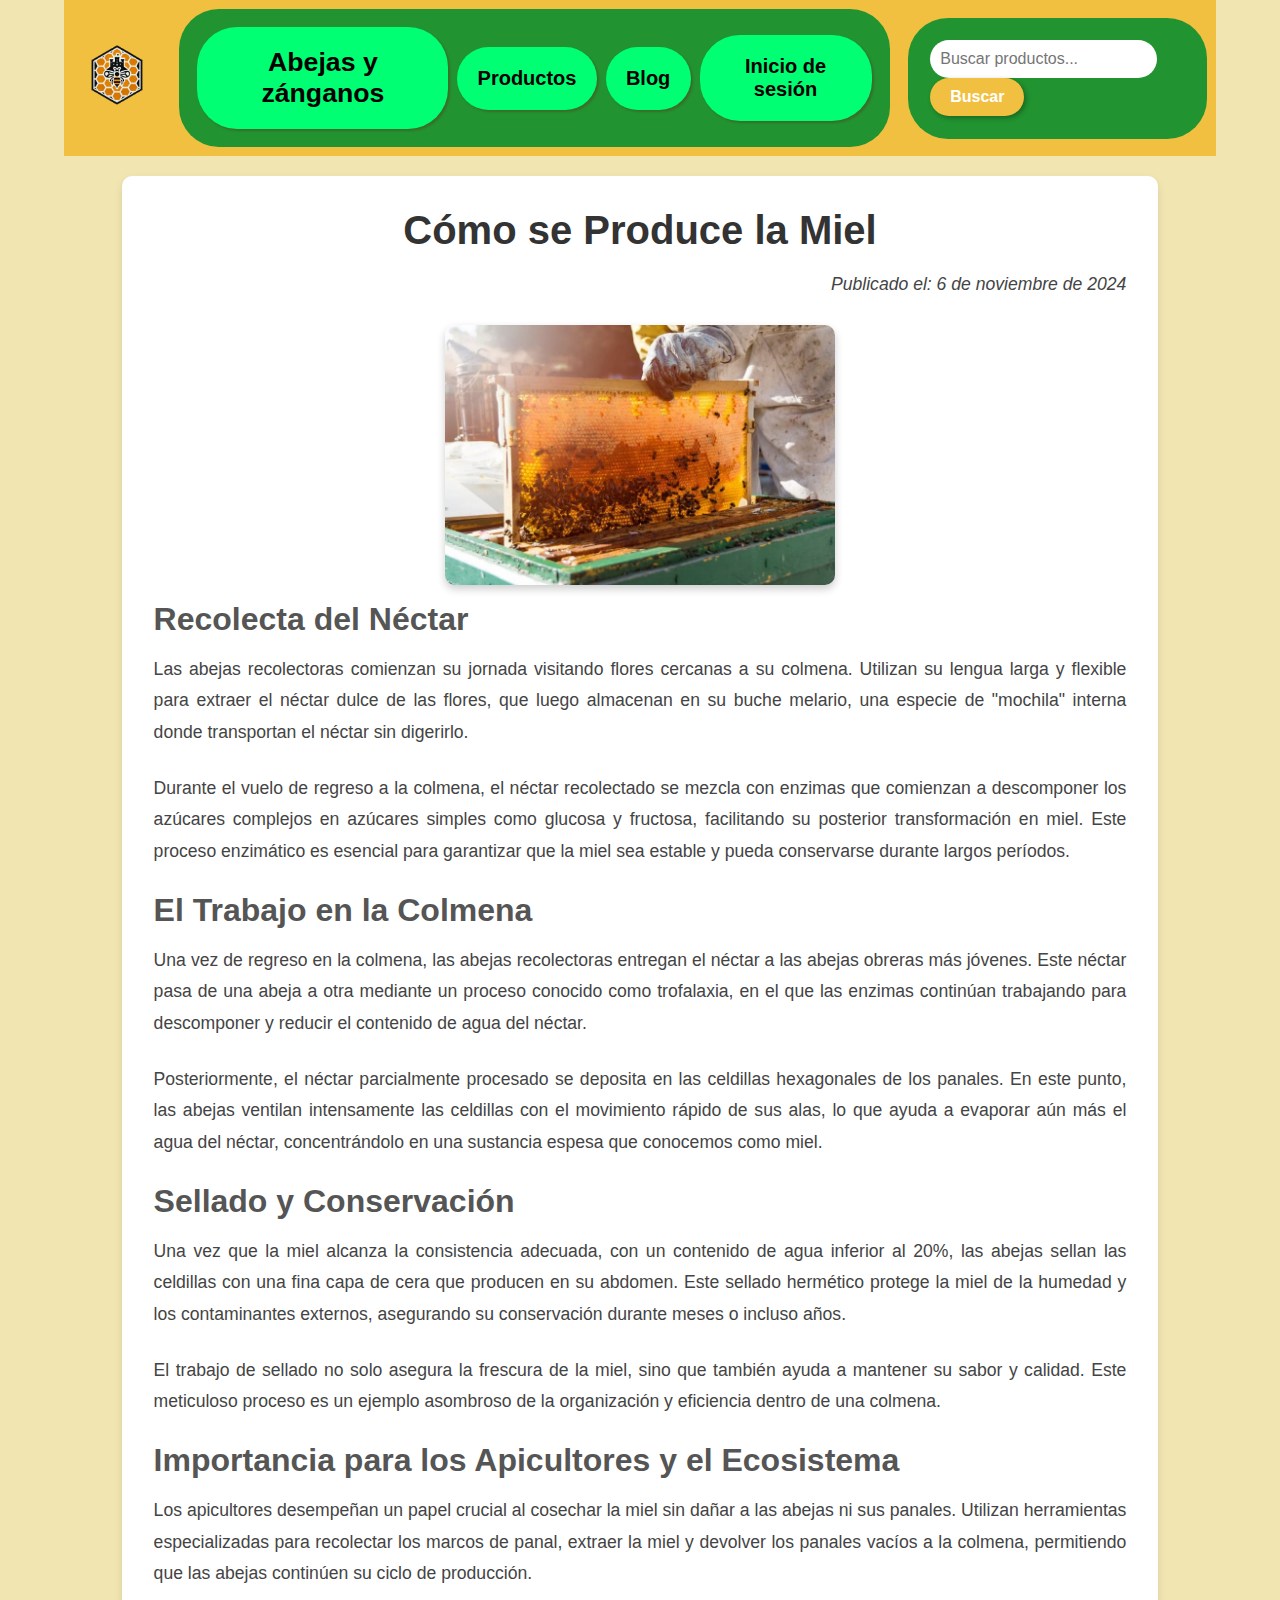
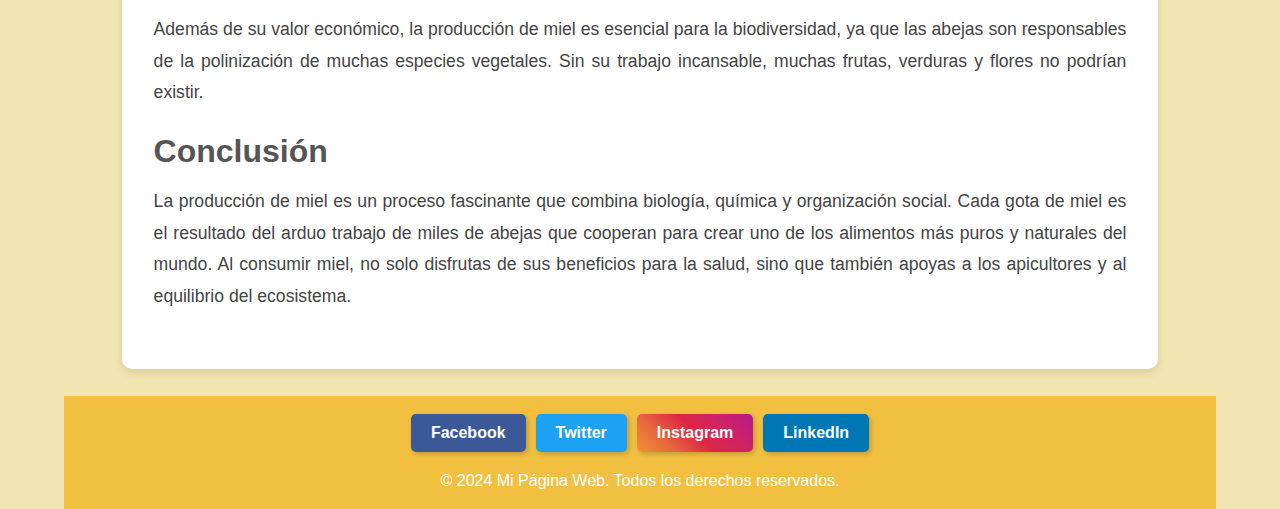
==== html/post_1.html @ 8e52e0a6 "ruta" ====
<!DOCTYPE html>
<html lang="es">

<head>
    <meta charset="UTF-8">
    <meta name="viewport" content="width=device-width, initial-scale=1.0">
    <title>Beneficios de la Miel para la Salud</title>
    <link rel="stylesheet" href="/css/post_1.css">
</head>

<body>

    <div class="contenedor">
        <!-- Encabezado -->
        <header>
            <p id="logo"><img src="/img/logoAZ.png" alt="Logo"></p>
            <div class="headerText">
                <button onclick="window.location.href='/html/index_abejas.html';">
                    <h1>Abejas y zánganos</h1>
                </button>
                <button onclick="window.location.href='/html/zanganosAbejas_1.html';">
                    <h2>Productos</h2>
                </button>
                <button onclick="window.location.href='/html/zanganosAbejas_2.html';">
                    <h2>Blog</h2>
                </button>
                <button onclick="window.location.href='/html/zanganosAbejas_3.html';">
                    <h2>Inicio de sesión</h2>
                </button>
            </div>
            <div class="search">
                <form id="searchForm">
                    <input type="text" id="searchInput" placeholder="Buscar productos..." />
                    <button type="submit">Buscar</button>
                </form>
            </div>
        </header>

        <!-- Contenido del Post -->
        <main class="post-content">
            <h1>Cómo se Produce la Miel</h1>
            <p class="post-date">Publicado el: 6 de noviembre de 2024</p>
            <img src="/img/produccion_miel.jpg" alt="Producción de miel" class="post-image">

            <h2>Recolecta del Néctar</h2>
            <p>
                Las abejas recolectoras comienzan su jornada visitando flores cercanas a su colmena. Utilizan su lengua
                larga y flexible para
                extraer el néctar dulce de las flores, que luego almacenan en su buche melario, una especie de "mochila"
                interna donde
                transportan el néctar sin digerirlo.
            </p>
            <p>
                Durante el vuelo de regreso a la colmena, el néctar recolectado se mezcla con enzimas que comienzan a
                descomponer los azúcares
                complejos en azúcares simples como glucosa y fructosa, facilitando su posterior transformación en miel.
                Este proceso enzimático
                es esencial para garantizar que la miel sea estable y pueda conservarse durante largos períodos.
            </p>

            <h2>El Trabajo en la Colmena</h2>
            <p>
                Una vez de regreso en la colmena, las abejas recolectoras entregan el néctar a las abejas obreras más
                jóvenes. Este néctar pasa
                de una abeja a otra mediante un proceso conocido como trofalaxia, en el que las enzimas continúan
                trabajando para descomponer
                y reducir el contenido de agua del néctar.
            </p>
            <p>
                Posteriormente, el néctar parcialmente procesado se deposita en las celdillas hexagonales de los
                panales. En este punto, las
                abejas ventilan intensamente las celdillas con el movimiento rápido de sus alas, lo que ayuda a evaporar
                aún más el agua del
                néctar, concentrándolo en una sustancia espesa que conocemos como miel.
            </p>

            <h2>Sellado y Conservación</h2>
            <p>
                Una vez que la miel alcanza la consistencia adecuada, con un contenido de agua inferior al 20%, las
                abejas sellan las celdillas
                con una fina capa de cera que producen en su abdomen. Este sellado hermético protege la miel de la
                humedad y los contaminantes
                externos, asegurando su conservación durante meses o incluso años.
            </p>
            <p>
                El trabajo de sellado no solo asegura la frescura de la miel, sino que también ayuda a mantener su sabor
                y calidad. Este
                meticuloso proceso es un ejemplo asombroso de la organización y eficiencia dentro de una colmena.
            </p>

            <h2>Importancia para los Apicultores y el Ecosistema</h2>
            <p>
                Los apicultores desempeñan un papel crucial al cosechar la miel sin dañar a las abejas ni sus panales.
                Utilizan herramientas
                especializadas para recolectar los marcos de panal, extraer la miel y devolver los panales vacíos a la
                colmena, permitiendo que
                las abejas continúen su ciclo de producción.
            </p>
            <p>
                Además de su valor económico, la producción de miel es esencial para la biodiversidad, ya que las abejas
                son responsables de la
                polinización de muchas especies vegetales. Sin su trabajo incansable, muchas frutas, verduras y flores
                no podrían existir.
            </p>

            <h2>Conclusión</h2>
            <p>
                La producción de miel es un proceso fascinante que combina biología, química y organización social. Cada
                gota de miel es el
                resultado del arduo trabajo de miles de abejas que cooperan para crear uno de los alimentos más puros y
                naturales del mundo.
                Al consumir miel, no solo disfrutas de sus beneficios para la salud, sino que también apoyas a los
                apicultores y al equilibrio
                del ecosistema.
            </p>
        </main>


        <!-- Pie de página -->
        <footer>
            <div class="social-buttons">
                <button class="social-button facebook">Facebook</button>
                <button class="social-button twitter">Twitter</button>
                <button class="social-button instagram">Instagram</button>
                <button class="social-button linkedin">LinkedIn</button>
            </div>
            <p>© 2024 Mi Página Web. Todos los derechos reservados.</p>
        </footer>
    </div>
</body>

</html>
---- css/post_1.css ----
/* Reset básico para todos los elementos */
* {
    box-sizing: border-box;
    margin: 0;
    padding: 0;
}

/* Estilos generales del cuerpo */
body {
    font-family: Arial, sans-serif;
    background-color: #f1e5b2; /* Fondo beige claro */
}

/* Logo */
#logo img {
    width: 100%; /* Imagen del logo ocupa el 100% de su contenedor */
}

#logo {
    text-align: left;
    width: 10%;
    height: 10%;
}

/* Contenedor principal */
.contenedor {
    width: 90%;
    margin: auto;
    max-width: 1200vh;
}

/* Encabezado */
header {
    background-color: #f2c041; /* Amarillo para el encabezado */
    color: white;
    display: flex;
    justify-content: space-around;
    align-items: center;
    padding: 1vh;
    gap: 2vh;
}

/* Botones del encabezado */
.headerText {
    background-color: #219330; /* Verde */
    display: flex;
    align-items: center;
    padding: 2vh;
    border-radius: 40px;
    justify-content: space-around;
    gap: 1vh;
    width: 100vh;
}

.headerText button {
    background-color: rgb(0, 255, 115); 
    padding: 3%;
    border-radius: 40px;
    border: none;
    box-shadow: 2px 2px 2px rgba(117, 26, 26, 0.3); 
}

.headerText button:hover {
    background-color: rgb(6, 128, 61); /* Verde oscuro */
}

/* Barra de búsqueda */
.search {
    background-color: #219330;
    display: flex;
    align-items: center;
    padding: 2%;
    border-radius: 40px;
    gap: 10px;
}

.search input {
    flex: 1; /* Toma todo el espacio disponible */
    padding: 10px;
    border: none;
    border-radius: 20px;
    font-size: 1rem;
}

.search button {
    background-color: #f2c041;
    border: none;
    padding: 10px 20px;
    border-radius: 20px;
    font-size: 1rem;
    cursor: pointer;
    color: white;
    font-weight: bold;
    box-shadow: 2px 2px 5px rgba(0, 0, 0, 0.3);
}

.search button:hover {
    background-color: #e5a836; 
}



/* Reset básico para todos los elementos */
* {
    box-sizing: border-box;
    margin: 0;
    padding: 0;
}

/* Estilos generales del cuerpo */
body {
    font-family: Arial, sans-serif;
    background-color: #f1e5b2; /* Fondo beige claro */
}

/* Logo */
#logo img {
    width: 100%; /* Imagen del logo ocupa el 100% de su contenedor */
}

#logo {
    text-align: left;
    width: 10%;
    height: 10%;
}

/* Contenedor principal */
.contenedor {
    width: 90%;
    margin: auto;
    max-width: 1200vh;
}

/* Encabezado */
header {
    background-color: #f2c041; /* Amarillo para el encabezado */
    color: white;
    display: flex;
    justify-content: space-around;
    align-items: center;
    padding: 1vh;
    gap: 2vh;
}

/* Botones del encabezado */
.headerText {
    background-color: #219330; /* Verde */
    display: flex;
    align-items: center;
    padding: 2vh;
    border-radius: 40px;
    justify-content: space-around;
    gap: 1vh;
    width: 100vh;
}

.headerText button {
    background-color: rgb(0, 255, 115); 
    padding: 3%;
    border-radius: 40px;
    border: none;
    box-shadow: 2px 2px 2px rgba(117, 26, 26, 0.3); 
}

.headerText button:hover {
    background-color: rgb(6, 128, 61); /* Verde oscuro */
}

/* Barra de búsqueda */
.search {
    background-color: #219330;
    display: flex;
    align-items: center;
    padding: 2%;
    border-radius: 40px;
    gap: 10px;
}

.search input {
    flex: 1; /* Toma todo el espacio disponible */
    padding: 10px;
    border: none;
    border-radius: 20px;
    font-size: 1rem;
}

.search button {
    background-color: #f2c041;
    border: none;
    padding: 10px 20px;
    border-radius: 20px;
    font-size: 1rem;
    cursor: pointer;
    color: white;
    font-weight: bold;
    box-shadow: 2px 2px 5px rgba(0, 0, 0, 0.3);
}

.search button:hover {
    background-color: #e5a836; 
}



/* Estilo para los títulos principales */
.post-content h1 {
    font-size: 2.5rem;
    color: #333333; 
    margin-bottom: 1rem;
    text-align: center; 
}

/* Estilo para los subtítulos */
.post-content h2 {
    font-size: 2rem;
    color: #555555; 
    margin-bottom: 1rem;
}

/* Fecha de publicación */
.post-date {
    font-size: 0.9rem;
    color: #666666; 
    text-align: right;
    margin-bottom: 1rem;
    font-style: italic; 
}

/* Contenedor principal del post */
.post-content {
    background-color: #ffffff; 
    padding: 2rem;
    border-radius: 10px;
    box-shadow: 0 4px 8px rgba(0, 0, 0, 0.1); 
    margin: 20px auto;
    width: 90%; 
    text-align: justify; 
}

/* Estilo para las imágenes dentro del contenido */
.post-image {
    width: 40%;
    border-radius: 10px; 
    margin: 1rem auto; 
    display: block; 
    box-shadow: 0 4px 8px rgba(0, 0, 0, 0.2); 
}


/* Listas dentro del contenido */
.post-content ul {
    margin: 1rem 0;
    padding-left: 20px; 
    list-style-type: disc; 
}

.post-content ul li {
    margin-bottom: 0.5rem;
    color: #555555; 
    font-size: 1rem; 
}

/* Botones dentro de los posts */
.post-content button {
    background-color: #219330;
    color: white;
    border: none;
    border-radius: 5px;
    padding: 10px 20px;
    cursor: pointer;
    font-size: 1rem;
    margin-top: 1rem;
    transition: background-color 0.3s ease, transform 0.2s ease;
    display: inline-block;
    text-align: center;
}

.post-content button:hover {
    background-color: #1a7f26; 
    transform: scale(1.05);
}

/* Estilo para los párrafos */
.post-content p {
    font-size: 1.1rem;
    line-height: 1.8; 
    color: #444444;
    margin-bottom: 1.5rem; 
}

/* Estilo para las conclusiones */
.post-content h3 {
    font-size: 1.8rem;
    color: #444444; 
    margin-bottom: 1rem;
}

/* Margen adicional en el main */
main {
    margin-top: 2rem; 
    margin-bottom: 6rem; 
}

/* Estilo para el pie de página */
footer {
    background-color: #f2c041;
    color: white;
    padding: 2vh;
    display: flex;
    flex-direction: column;
    align-items: center;
    gap: 20px;
    margin-top: 3vh;
}

footer p {
    text-align: center;
    margin-bottom: 1px;
}

/* Botones de redes sociales */
.social-buttons {
    display: flex;
    gap: 10px;
    justify-content: center;
}

.social-button {
    padding: 10px 20px;
    border: none;
    border-radius: 5px;
    color: white;
    font-size: 1rem;
    font-weight: bold;
    cursor: pointer;
    box-shadow: 2px 2px 5px rgba(0, 0, 0, 0.2);
    transition: background-color 0.3s ease;
}

/* Colores específicos de redes sociales */
.facebook { background-color: #3b5998; }
.facebook:hover { background-color: #334d84; }

.twitter { background-color: #1da1f2; }
.twitter:hover { background-color: #1a91da; }

.instagram {
    background: linear-gradient(45deg, #f09433, #e6683c, #dc2743, #cc2366, #bc1888);
}

.instagram:hover {
    background: linear-gradient(45deg, #e6683c, #dc2743, #cc2366, #bc1888, #9c129b);
}

.linkedin { background-color: #0077b5; }
.linkedin:hover { background-color: #006699; }
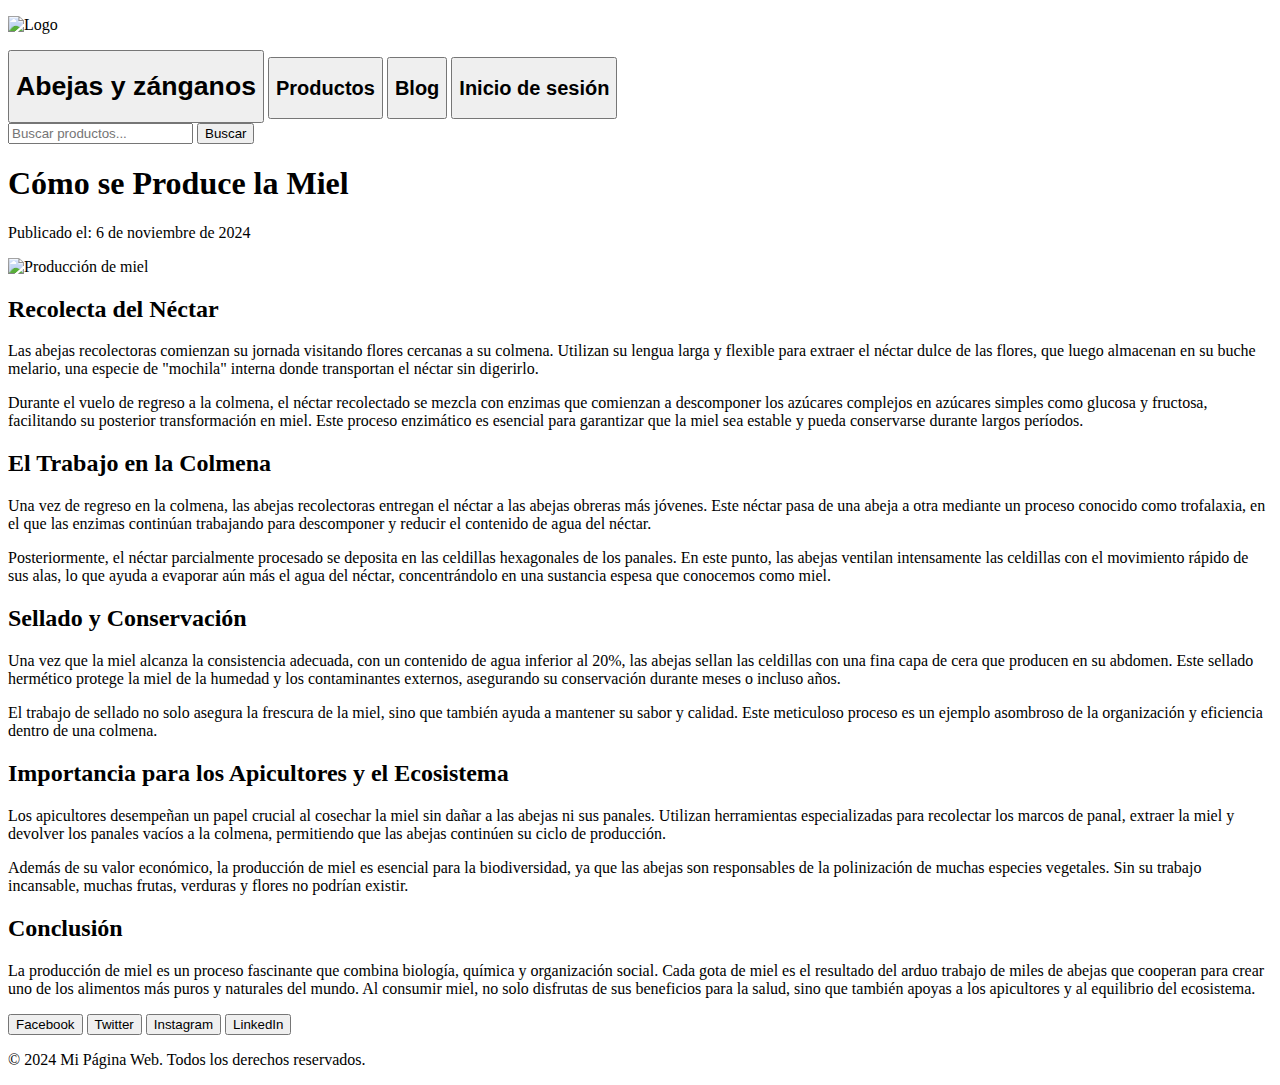
==== commit be0a3816: "rutas" ====
--- a/html/post_1.html
+++ b/html/post_1.html
@@ -5,7 +5,7 @@
     <meta charset="UTF-8">
     <meta name="viewport" content="width=device-width, initial-scale=1.0">
     <title>Beneficios de la Miel para la Salud</title>
-    <link rel="stylesheet" href="/css/post_1.css">
+    <link rel="stylesheet" href="./css/post_1.css">
 </head>
 
 <body>
@@ -13,18 +13,18 @@
     <div class="contenedor">
         <!-- Encabezado -->
         <header>
-            <p id="logo"><img src="/img/logoAZ.png" alt="Logo"></p>
+            <p id="logo"><img src="./img/logoAZ.png" alt="Logo"></p>
             <div class="headerText">
-                <button onclick="window.location.href='/html/index_abejas.html';">
+                <button onclick="window.location.href='./index.html';">
                     <h1>Abejas y zánganos</h1>
                 </button>
-                <button onclick="window.location.href='/html/zanganosAbejas_1.html';">
+                <button onclick="window.location.href='./html/zanganosAbejas_1.html';">
                     <h2>Productos</h2>
                 </button>
-                <button onclick="window.location.href='/html/zanganosAbejas_2.html';">
+                <button onclick="window.location.href='./html/zanganosAbejas_2.html';">
                     <h2>Blog</h2>
                 </button>
-                <button onclick="window.location.href='/html/zanganosAbejas_3.html';">
+                <button onclick="window.location.href='./html/zanganosAbejas_3.html';">
                     <h2>Inicio de sesión</h2>
                 </button>
             </div>
@@ -40,7 +40,7 @@
         <main class="post-content">
             <h1>Cómo se Produce la Miel</h1>
             <p class="post-date">Publicado el: 6 de noviembre de 2024</p>
-            <img src="/img/produccion_miel.jpg" alt="Producción de miel" class="post-image">
+            <img src="./img/produccion_miel.jpg" alt="Producción de miel" class="post-image">
 
             <h2>Recolecta del Néctar</h2>
             <p>
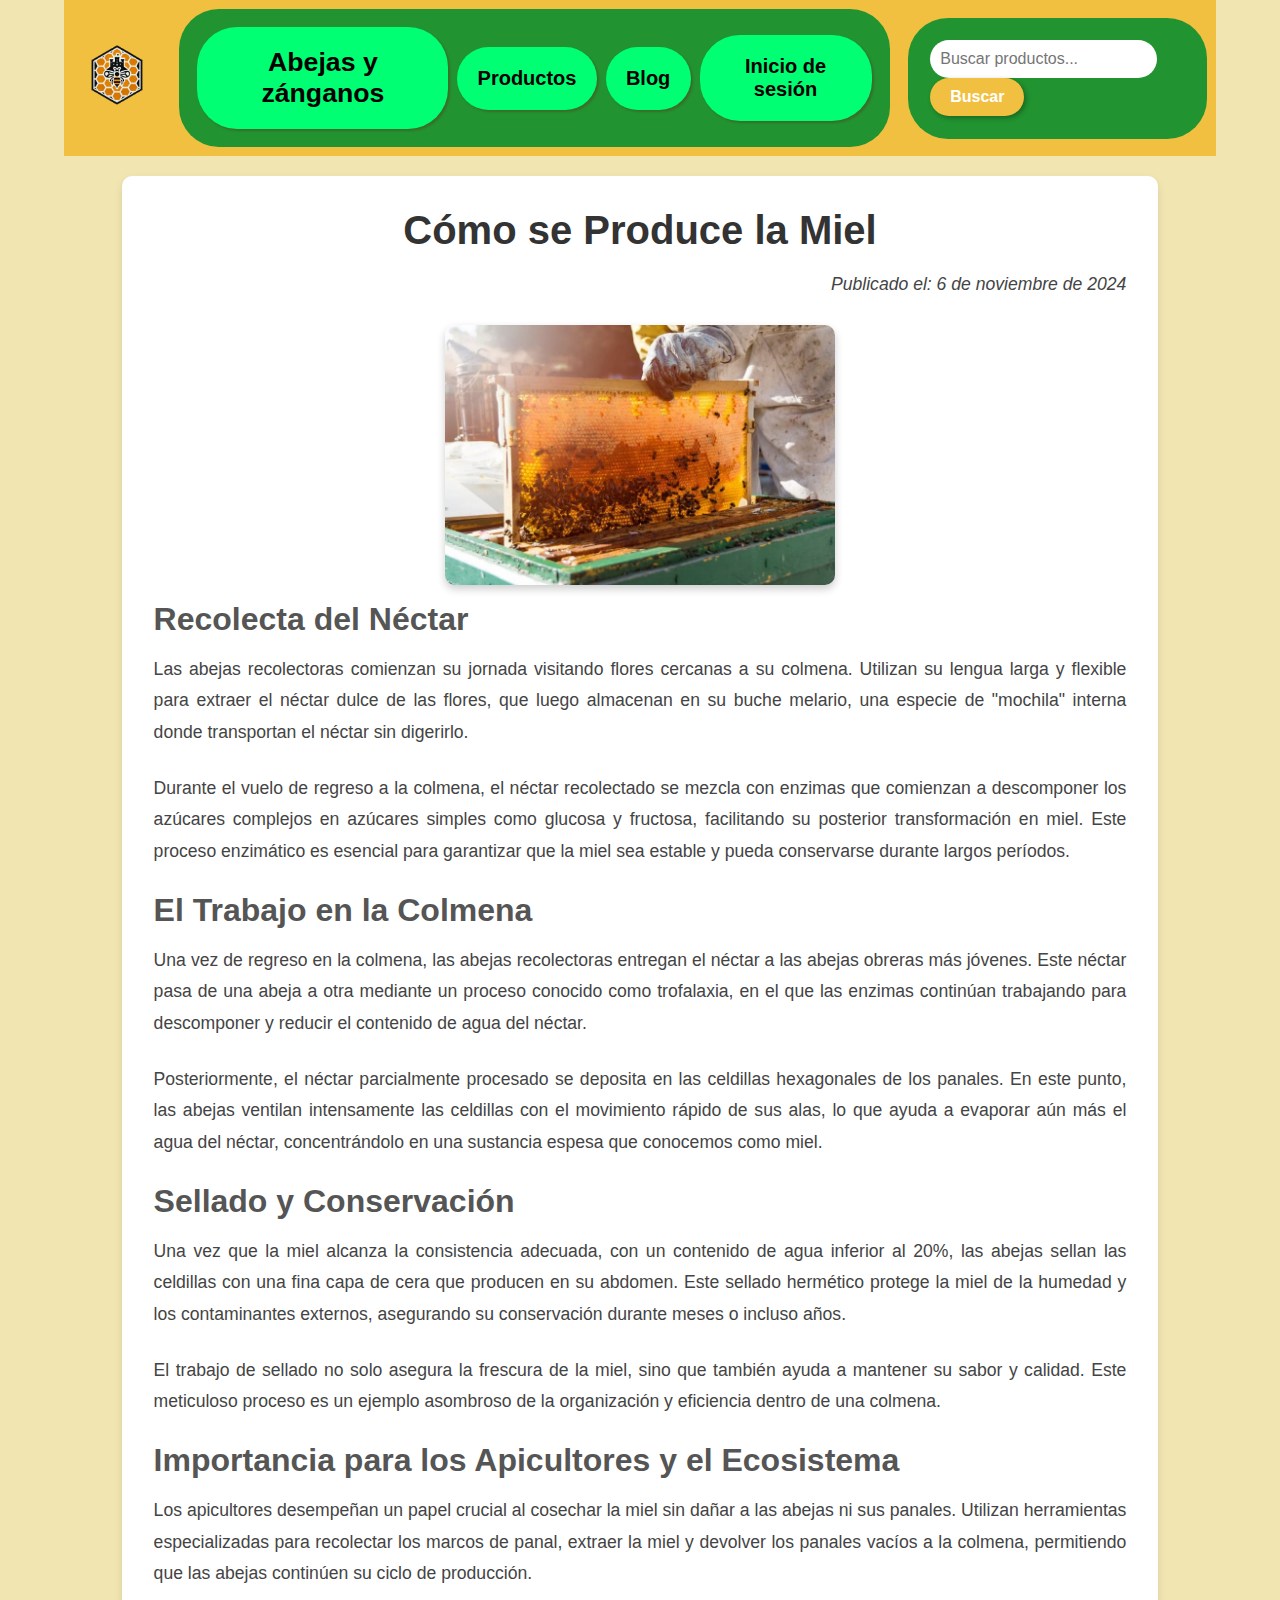
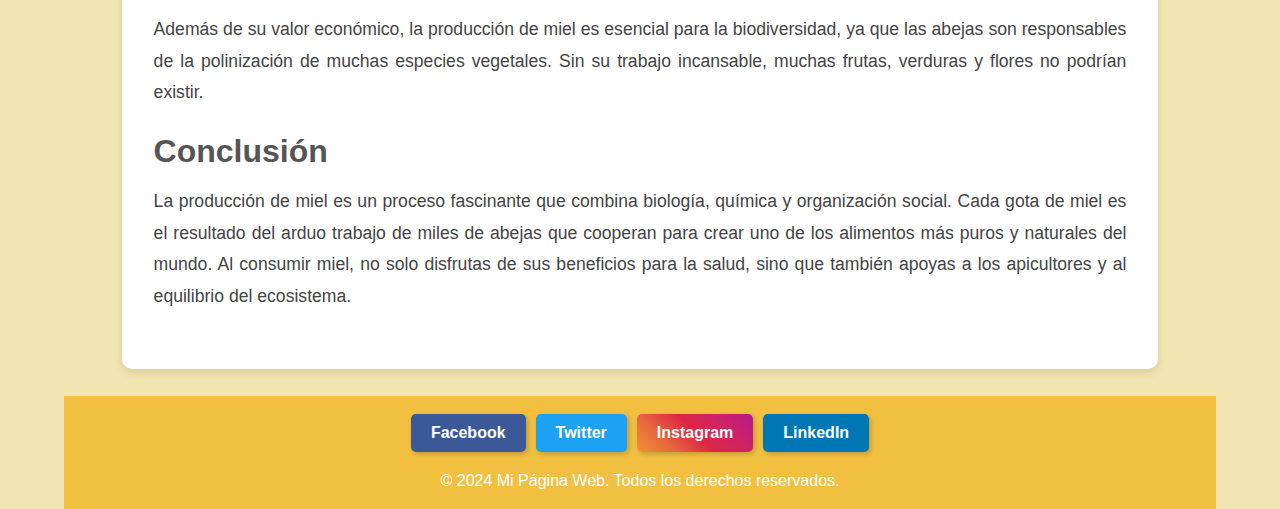
==== commit e303826b: "final" ====
--- a/html/post_1.html
+++ b/html/post_1.html
@@ -5,7 +5,7 @@
     <meta charset="UTF-8">
     <meta name="viewport" content="width=device-width, initial-scale=1.0">
     <title>Beneficios de la Miel para la Salud</title>
-    <link rel="stylesheet" href="./css/post_1.css">
+    <link rel="stylesheet" href="../css/post_1.css">
 </head>
 
 <body>
@@ -13,18 +13,18 @@
     <div class="contenedor">
         <!-- Encabezado -->
         <header>
-            <p id="logo"><img src="./img/logoAZ.png" alt="Logo"></p>
+            <p id="logo"><img src="../img/logoAZ.png" alt="Logo"></p>
             <div class="headerText">
-                <button onclick="window.location.href='./index.html';">
+                <button onclick="window.location.href='../index.html';">
                     <h1>Abejas y zánganos</h1>
                 </button>
-                <button onclick="window.location.href='./html/zanganosAbejas_1.html';">
+                <button onclick="window.location.href='../html/zanganosAbejas_1.html';">
                     <h2>Productos</h2>
                 </button>
-                <button onclick="window.location.href='./html/zanganosAbejas_2.html';">
+                <button onclick="window.location.href='../html/zanganosAbejas_2.html';">
                     <h2>Blog</h2>
                 </button>
-                <button onclick="window.location.href='./html/zanganosAbejas_3.html';">
+                <button onclick="window.location.href='../html/zanganosAbejas_3.html';">
                     <h2>Inicio de sesión</h2>
                 </button>
             </div>
@@ -40,7 +40,7 @@
         <main class="post-content">
             <h1>Cómo se Produce la Miel</h1>
             <p class="post-date">Publicado el: 6 de noviembre de 2024</p>
-            <img src="./img/produccion_miel.jpg" alt="Producción de miel" class="post-image">
+            <img src="../img/produccion_miel.jpg" alt="Producción de miel" class="post-image">
 
             <h2>Recolecta del Néctar</h2>
             <p>
--- a/css/post_1.css
+++ b/css/post_1.css
@@ -0,0 +1,356 @@
+/* Reset básico para todos los elementos */
+* {
+    box-sizing: border-box;
+    margin: 0;
+    padding: 0;
+}
+
+/* Estilos generales del cuerpo */
+body {
+    font-family: Arial, sans-serif;
+    background-color: #f1e5b2; /* Fondo beige claro */
+}
+
+/* Logo */
+#logo img {
+    width: 100%; /* Imagen del logo ocupa el 100% de su contenedor */
+}
+
+#logo {
+    text-align: left;
+    width: 10%;
+    height: 10%;
+}
+
+/* Contenedor principal */
+.contenedor {
+    width: 90%;
+    margin: auto;
+    max-width: 1200vh;
+}
+
+/* Encabezado */
+header {
+    background-color: #f2c041; /* Amarillo para el encabezado */
+    color: white;
+    display: flex;
+    justify-content: space-around;
+    align-items: center;
+    padding: 1vh;
+    gap: 2vh;
+}
+
+/* Botones del encabezado */
+.headerText {
+    background-color: #219330; /* Verde */
+    display: flex;
+    align-items: center;
+    padding: 2vh;
+    border-radius: 40px;
+    justify-content: space-around;
+    gap: 1vh;
+    width: 100vh;
+}
+
+.headerText button {
+    background-color: rgb(0, 255, 115); 
+    padding: 3%;
+    border-radius: 40px;
+    border: none;
+    box-shadow: 2px 2px 2px rgba(117, 26, 26, 0.3); 
+}
+
+.headerText button:hover {
+    background-color: rgb(6, 128, 61); /* Verde oscuro */
+}
+
+/* Barra de búsqueda */
+.search {
+    background-color: #219330;
+    display: flex;
+    align-items: center;
+    padding: 2%;
+    border-radius: 40px;
+    gap: 10px;
+}
+
+.search input {
+    flex: 1; /* Toma todo el espacio disponible */
+    padding: 10px;
+    border: none;
+    border-radius: 20px;
+    font-size: 1rem;
+}
+
+.search button {
+    background-color: #f2c041;
+    border: none;
+    padding: 10px 20px;
+    border-radius: 20px;
+    font-size: 1rem;
+    cursor: pointer;
+    color: white;
+    font-weight: bold;
+    box-shadow: 2px 2px 5px rgba(0, 0, 0, 0.3);
+}
+
+.search button:hover {
+    background-color: #e5a836; 
+}
+
+
+
+/* Reset básico para todos los elementos */
+* {
+    box-sizing: border-box;
+    margin: 0;
+    padding: 0;
+}
+
+/* Estilos generales del cuerpo */
+body {
+    font-family: Arial, sans-serif;
+    background-color: #f1e5b2; /* Fondo beige claro */
+}
+
+/* Logo */
+#logo img {
+    width: 100%; /* Imagen del logo ocupa el 100% de su contenedor */
+}
+
+#logo {
+    text-align: left;
+    width: 10%;
+    height: 10%;
+}
+
+/* Contenedor principal */
+.contenedor {
+    width: 90%;
+    margin: auto;
+    max-width: 1200vh;
+}
+
+/* Encabezado */
+header {
+    background-color: #f2c041; /* Amarillo para el encabezado */
+    color: white;
+    display: flex;
+    justify-content: space-around;
+    align-items: center;
+    padding: 1vh;
+    gap: 2vh;
+}
+
+/* Botones del encabezado */
+.headerText {
+    background-color: #219330; /* Verde */
+    display: flex;
+    align-items: center;
+    padding: 2vh;
+    border-radius: 40px;
+    justify-content: space-around;
+    gap: 1vh;
+    width: 100vh;
+}
+
+.headerText button {
+    background-color: rgb(0, 255, 115); 
+    padding: 3%;
+    border-radius: 40px;
+    border: none;
+    box-shadow: 2px 2px 2px rgba(117, 26, 26, 0.3); 
+}
+
+.headerText button:hover {
+    background-color: rgb(6, 128, 61); /* Verde oscuro */
+}
+
+/* Barra de búsqueda */
+.search {
+    background-color: #219330;
+    display: flex;
+    align-items: center;
+    padding: 2%;
+    border-radius: 40px;
+    gap: 10px;
+}
+
+.search input {
+    flex: 1; /* Toma todo el espacio disponible */
+    padding: 10px;
+    border: none;
+    border-radius: 20px;
+    font-size: 1rem;
+}
+
+.search button {
+    background-color: #f2c041;
+    border: none;
+    padding: 10px 20px;
+    border-radius: 20px;
+    font-size: 1rem;
+    cursor: pointer;
+    color: white;
+    font-weight: bold;
+    box-shadow: 2px 2px 5px rgba(0, 0, 0, 0.3);
+}
+
+.search button:hover {
+    background-color: #e5a836; 
+}
+
+
+
+/* Estilo para los títulos principales */
+.post-content h1 {
+    font-size: 2.5rem;
+    color: #333333; 
+    margin-bottom: 1rem;
+    text-align: center; 
+}
+
+/* Estilo para los subtítulos */
+.post-content h2 {
+    font-size: 2rem;
+    color: #555555; 
+    margin-bottom: 1rem;
+}
+
+/* Fecha de publicación */
+.post-date {
+    font-size: 0.9rem;
+    color: #666666; 
+    text-align: right;
+    margin-bottom: 1rem;
+    font-style: italic; 
+}
+
+/* Contenedor principal del post */
+.post-content {
+    background-color: #ffffff; 
+    padding: 2rem;
+    border-radius: 10px;
+    box-shadow: 0 4px 8px rgba(0, 0, 0, 0.1); 
+    margin: 20px auto;
+    width: 90%; 
+    text-align: justify; 
+}
+
+/* Estilo para las imágenes dentro del contenido */
+.post-image {
+    width: 40%;
+    border-radius: 10px; 
+    margin: 1rem auto; 
+    display: block; 
+    box-shadow: 0 4px 8px rgba(0, 0, 0, 0.2); 
+}
+
+
+/* Listas dentro del contenido */
+.post-content ul {
+    margin: 1rem 0;
+    padding-left: 20px; 
+    list-style-type: disc; 
+}
+
+.post-content ul li {
+    margin-bottom: 0.5rem;
+    color: #555555; 
+    font-size: 1rem; 
+}
+
+/* Botones dentro de los posts */
+.post-content button {
+    background-color: #219330;
+    color: white;
+    border: none;
+    border-radius: 5px;
+    padding: 10px 20px;
+    cursor: pointer;
+    font-size: 1rem;
+    margin-top: 1rem;
+    transition: background-color 0.3s ease, transform 0.2s ease;
+    display: inline-block;
+    text-align: center;
+}
+
+.post-content button:hover {
+    background-color: #1a7f26; 
+    transform: scale(1.05);
+}
+
+/* Estilo para los párrafos */
+.post-content p {
+    font-size: 1.1rem;
+    line-height: 1.8; 
+    color: #444444;
+    margin-bottom: 1.5rem; 
+}
+
+/* Estilo para las conclusiones */
+.post-content h3 {
+    font-size: 1.8rem;
+    color: #444444; 
+    margin-bottom: 1rem;
+}
+
+/* Margen adicional en el main */
+main {
+    margin-top: 2rem; 
+    margin-bottom: 6rem; 
+}
+
+/* Estilo para el pie de página */
+footer {
+    background-color: #f2c041;
+    color: white;
+    padding: 2vh;
+    display: flex;
+    flex-direction: column;
+    align-items: center;
+    gap: 20px;
+    margin-top: 3vh;
+}
+
+footer p {
+    text-align: center;
+    margin-bottom: 1px;
+}
+
+/* Botones de redes sociales */
+.social-buttons {
+    display: flex;
+    gap: 10px;
+    justify-content: center;
+}
+
+.social-button {
+    padding: 10px 20px;
+    border: none;
+    border-radius: 5px;
+    color: white;
+    font-size: 1rem;
+    font-weight: bold;
+    cursor: pointer;
+    box-shadow: 2px 2px 5px rgba(0, 0, 0, 0.2);
+    transition: background-color 0.3s ease;
+}
+
+/* Colores específicos de redes sociales */
+.facebook { background-color: #3b5998; }
+.facebook:hover { background-color: #334d84; }
+
+.twitter { background-color: #1da1f2; }
+.twitter:hover { background-color: #1a91da; }
+
+.instagram {
+    background: linear-gradient(45deg, #f09433, #e6683c, #dc2743, #cc2366, #bc1888);
+}
+
+.instagram:hover {
+    background: linear-gradient(45deg, #e6683c, #dc2743, #cc2366, #bc1888, #9c129b);
+}
+
+.linkedin { background-color: #0077b5; }
+.linkedin:hover { background-color: #006699; }
